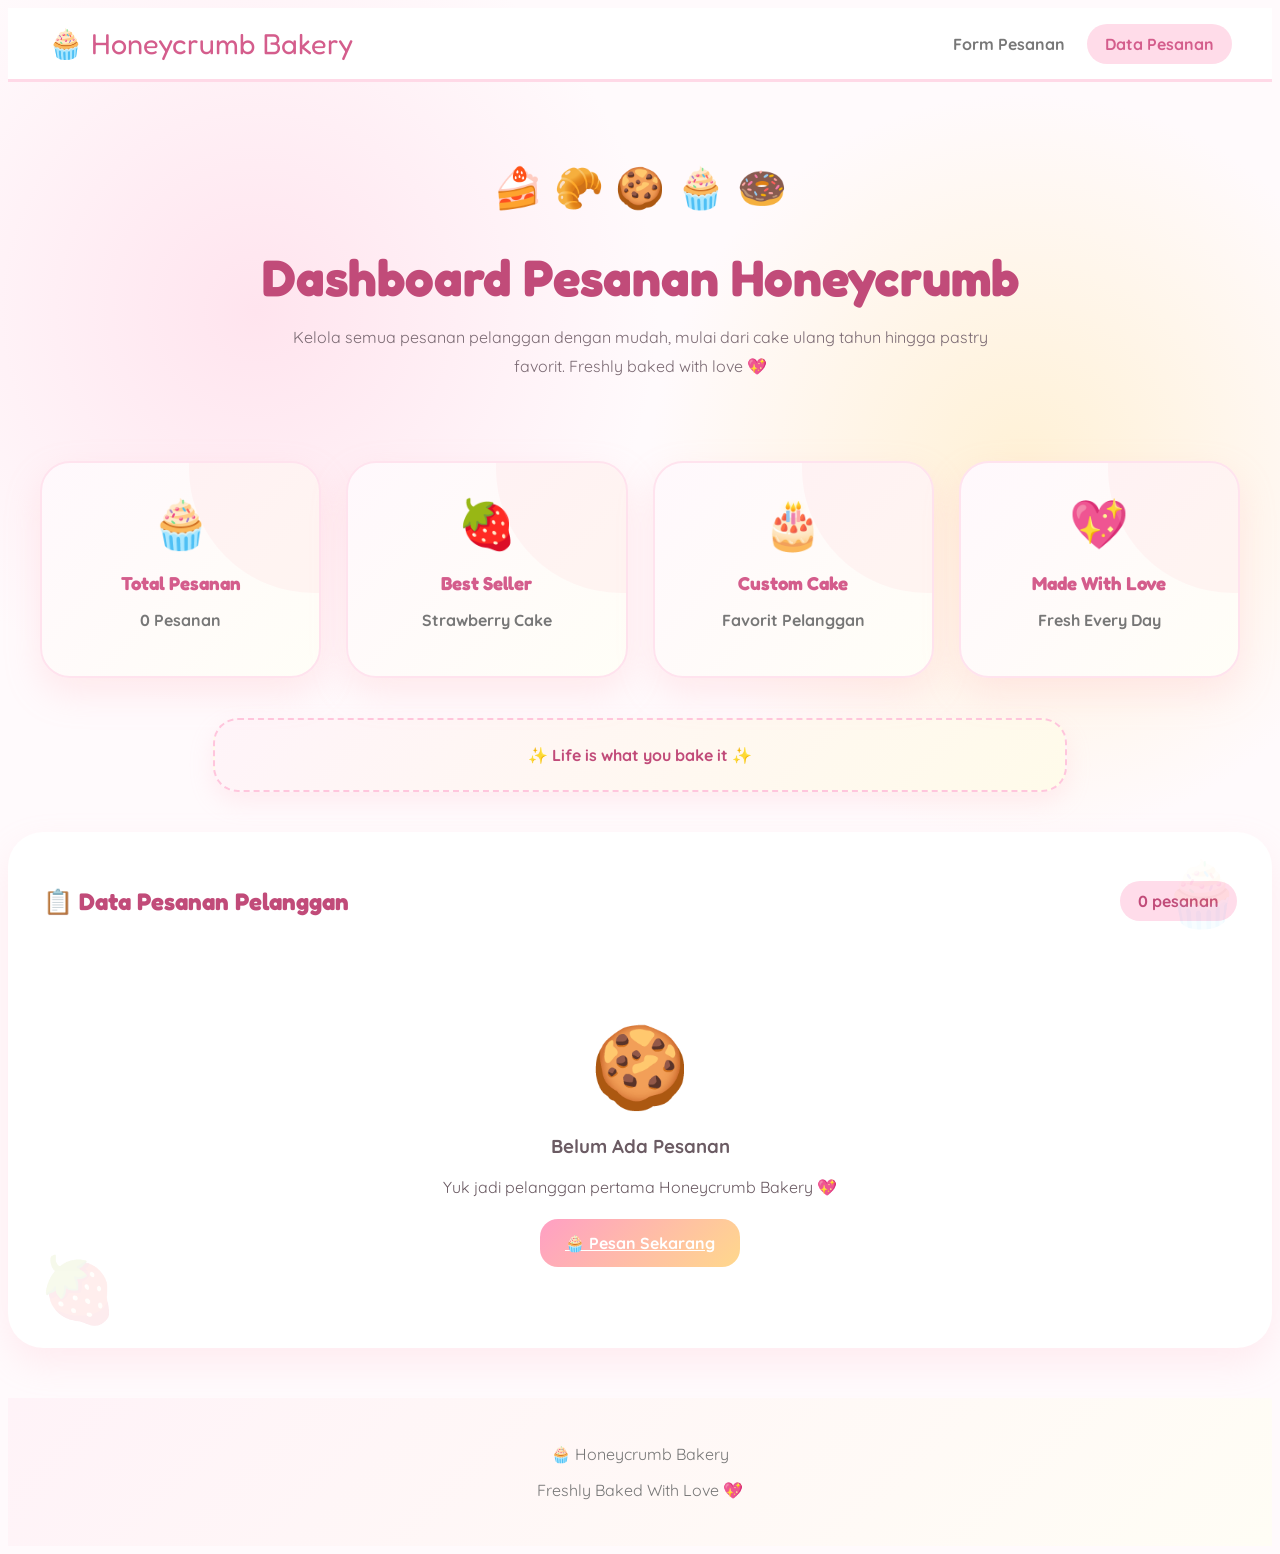
==== data.html @ 7ce3661e "Initial commit: Honeycrumb Bakery order system" ====
<!DOCTYPE html>
<html lang="id">

<head>
  <meta charset="UTF-8">
  <meta name="viewport" content="width=device-width, initial-scale=1.0">
  <title>Honeycrumb Bakery — Data Pesanan</title>

  <link rel="preconnect" href="https://fonts.googleapis.com">
  <link
    href="https://fonts.googleapis.com/css2?family=Fredoka:wght@500;600;700&family=Quicksand:wght@500;600;700&display=swap"
    rel="stylesheet">

  <link rel="stylesheet" href="css/style.css">
</head>

<body>

  <nav class="navbar">
    <div class="brand">
      <span class="brand-icon">🧁</span>
      Honeycrumb Bakery
    </div>

    <div class="nav-links">
      <a href="index.html">Form Pesanan</a>
      <a href="data.html" class="active">Data Pesanan</a>
    </div>
  </nav>

  <header class="hero">

    <div class="garnish">
      🍰 🥐 🍪 🧁 🍩
    </div>

    <h1>Dashboard Pesanan Honeycrumb</h1>

    <p>
      Kelola semua pesanan pelanggan dengan mudah,
      mulai dari cake ulang tahun hingga pastry favorit.
      Freshly baked with love 💖
    </p>

  </header>


  <main>

    <section class="dashboard-cute">

      <div class="cute-box">
        <span>🧁</span>
        <h3>Total Pesanan</h3>
        <p id="totalPesanan">0 Pesanan</p>
      </div>

      <div class="cute-box">
        <span>🍓</span>
        <h3>Best Seller</h3>
        <p>Strawberry Cake</p>
      </div>

      <div class="cute-box">
        <span>🎂</span>
        <h3>Custom Cake</h3>
        <p>Favorit Pelanggan</p>
      </div>

      <div class="cute-box">
        <span>💖</span>
        <h3>Made With Love</h3>
        <p>Fresh Every Day</p>
      </div>

    </section>

    <section class="quote-section">
      <div class="quote-card">
        ✨ Life is what you bake it ✨
      </div>
    </section>

    <section class="card">

      <div class="table-meta">
        <h2 class="card-title">
          📋 Data Pesanan Pelanggan
        </h2>

        <span class="count-pill" id="countPill">
          0 Pesanan
        </span>
      </div>

      <div class="table-wrap" id="tableWrap">

        <table>

          <thead>
            <tr>
              <th>No</th>
              <th>Nama</th>
              <th>No HP</th>
              <th>Jenis Layanan</th>
              <th>Keterangan</th>
              <th>Tanggal</th>
              <th>Aksi</th>
            </tr>
          </thead>

          <tbody id="dataTableBody">

          </tbody>

        </table>

      </div>

      <div class="empty-state" id="emptyState">

        <span class="emoji">🍪</span>

        <h3>Belum Ada Pesanan</h3>

        <p>
          Yuk jadi pelanggan pertama Honeycrumb Bakery 💖
        </p>

        <br>

        <a href="index.html" class="btn btn-primary">
          🧁 Pesan Sekarang
        </a>

      </div>

    </section>

  </main>

  <footer>
    <p>🧁 Honeycrumb Bakery</p>
    <p>Freshly Baked With Love 💖</p>
  </footer>


  <script src="js/script.js"></script>

</body>

</html>
---- css/style.css ----
/* ==========================
   HONEYCRUMB BAKERY
   CUTE PINK BAKERY THEME
========================== */

body{
    font-family:'Quicksand',sans-serif;
    background:#fffafc;
    background-image:
    radial-gradient(circle at 20% 20%, #ffe4ee 0%, transparent 25%),
    radial-gradient(circle at 80% 30%, #fff1d6 0%, transparent 25%);
    color:#6b5b63;
}

/* NAVBAR */

.navbar{
    position:sticky;
    top:0;
    z-index:999;
    background:rgba(255,255,255,.95);
    backdrop-filter:blur(12px);
    padding:18px 40px;
    display:flex;
    justify-content:space-between;
    align-items:center;
    border-bottom:3px solid #ffd9e7;
}

.brand{
    font-family:'Fredoka',sans-serif;
    color:#d45d8c;
    font-size:1.8rem;
}

.nav-links a{
    text-decoration:none;
    color:#777;
    padding:10px 18px;
    border-radius:30px;
    transition:.3s;
    font-weight:700;
}

.nav-links a:hover,
.nav-links a.active{
    background:#ffdce9;
    color:#d45d8c;
}

/* HERO */

.hero{
    text-align:center;
    padding:80px 20px 50px;
}

.garnish{
    font-size:2.5rem;
    margin-bottom:15px;
    animation:floatBakery 3s ease-in-out infinite;
}

.hero h1{
    font-family:'Fredoka',sans-serif;
    color:#c14b79;
    font-size:3.2rem;
    margin-bottom:15px;
}

.hero p{
    max-width:700px;
    margin:auto;
    line-height:1.8;
    color:#7b6a73;
}

/* MENU */

.menu-section{
    padding:50px 20px;
}

.menu-section h2{
    text-align:center;
    color:#c14b79;
    font-family:'Fredoka',sans-serif;
    margin-bottom:30px;
}

.menu-grid{
    max-width:1200px;
    margin:auto;
    display:grid;
    grid-template-columns:repeat(auto-fit,minmax(220px,1fr));
    gap:50px;
}

.menu-card{
    background:white;
    border-radius:30px;
    padding:25px;
    text-align:center;
    box-shadow:0 10px 25px rgba(255,182,193,.25);
    transition:.4s;
}

.menu-card:hover{
    transform:translateY(-8px) rotate(-1deg);
}

.menu-card span{
    font-size:3rem;
    display:block;
    margin-bottom:10px;
}

.menu-card h3{
    color:#c14b79;
    margin-bottom:5px;
}

.menu-card p{
    font-weight:700;
}

/* FORM CARD */

.card{
    max-width:1000px;
    margin:40px auto;
    background:white;
    border-radius:35px;
    padding:35px;
    box-shadow:0 15px 35px rgba(255,182,193,.2);
}

.card-title{
    color:#c14b79;
    font-family:'Fredoka',sans-serif;
}

.card-subtitle{
    color:#888;
    margin-bottom:25px;
}

/* INPUT */

input,
select,
textarea{
    width:100%;
    padding:15px;
    border:2px solid #ffe0ea;
    border-radius:18px;
    font-family:'Quicksand',sans-serif;
    transition:.3s;
}

input:focus,
select:focus,
textarea:focus{
    outline:none;
    border-color:#ff8eb7;
    box-shadow:0 0 15px rgba(255,142,183,.25);
}

textarea{
    min-height:120px;
}

/* BUTTON */

.btn{
    border:none;
    padding:14px 25px;
    border-radius:18px;
    cursor:pointer;
    font-weight:700;
}

.btn-primary{
    background:linear-gradient(
    135deg,
    #ff9fc4,
    #ffd88c);
    color:white;
}

.btn-primary:hover{
    transform:translateY(-3px);
}

.btn-ghost{
    background:#fff1f6;
    color:#c14b79;
}

/* TABLE */

.table-wrap{
    overflow-x:auto;
}

table{
    width:100%;
    border-collapse:separate;
    border-spacing:0 10px;
}

thead{
    background:none;
}

th{
    background:#ffb6cf;
    color:white;
    padding:15px;
}

th:first-child{
    border-radius:15px 0 0 15px;
}

th:last-child{
    border-radius:0 15px 15px 0;
}

td{
    background:#fff8fb;
    padding:15px;
}

td:first-child{
    border-radius:15px 0 0 15px;
}

td:last-child{
    border-radius:0 15px 15px 0;
}

tbody tr:hover td{
    background:#fff1f6;
}

/* COUNT */

.count-pill{
    background:#ffe3ee;
    color:#c14b79;
    padding:8px 16px;
    border-radius:30px;
    font-weight:700;
}

/* EMPTY */

.empty-state{
    text-align:center;
    padding:50px 20px;
}

.empty-state .emoji{
    font-size:4rem;
    display:block;
    margin-bottom:15px;
}

/* FOOTER */

footer{
    margin-top:50px;
    background:#fff0f6;
    text-align:center;
    padding:30px;
    color:#777;
}

/* ======================
   CUTE DASHBOARD DATA
====================== */

.dashboard-cute{
    max-width:1200px;
    margin:30px auto;
    padding:0 20px;

    display:grid;
    grid-template-columns:repeat(auto-fit,minmax(250px,1fr));
    gap:25px;
}

.cute-box{
    background:white;
    padding:30px;
    border-radius:30px;
    text-align:center;

    box-shadow:0 15px 35px rgba(255,182,193,.25);

    transition:all .4s ease;
    cursor:pointer;
    position:relative;
    overflow:hidden;
}

.cute-box::before{
    content:"";
    position:absolute;
    width:250px;
    height:250px;
    background:rgba(255,192,203,.15);
    border-radius:50%;
    top:-120px;
    right:-120px;
}

.cute-box:hover{
    transform:translateY(-10px) scale(1.03);
}

.cute-box span{
    display:block;
    font-size:3rem;
    margin-bottom:15px;

    animation:bounceCute 2s infinite;
}

@keyframes bounceCute{
    0%,100%{
        transform:translateY(0);
    }
    50%{
        transform:translateY(-8px);
    }
}

.cute-box h3{
    color:#d45d8c;
    margin-bottom:8px;
    font-family:'Fredoka',sans-serif;
}

.cute-box p{
    color:#777;
    font-weight:700;
}

/* WELCOME CARD */

.welcome-card{
    max-width:1100px;
    margin:auto;
    padding:35px;

    background:linear-gradient(
        135deg,
        #fff1f6,
        #fff8ec
    );

    border-radius:35px;

    text-align:center;

    box-shadow:0 15px 35px rgba(255,182,193,.2);
}

.welcome-card h2{
    color:#c14b79;
    margin-bottom:10px;
}

.welcome-card p{
    color:#777;
}

/* QUOTE */

.quote-card{
    max-width:800px;
    margin:30px auto;

    background:white;

    padding:25px;

    border-radius:25px;

    text-align:center;

    color:#c14b79;

    font-weight:700;

    box-shadow:0 10px 25px rgba(255,182,193,.2);

    animation:floatQuote 4s ease-in-out infinite;
}

@keyframes floatQuote{
    0%,100%{
        transform:translateY(0);
    }
    50%{
        transform:translateY(-8px);
    }
}

/* TABEL IMUT */

.table-wrap{
    margin-top:25px;
}

table{
    border-collapse:separate;
    border-spacing:0 10px;
}

thead{
    background:none;
}

th{
    background:#ffb6cf;
    color:white;
    padding:16px;
}

th:first-child{
    border-radius:15px 0 0 15px;
}

th:last-child{
    border-radius:0 15px 15px 0;
}

td{
    background:#fff8fb;
    padding:16px;
}

td:first-child{
    border-radius:15px 0 0 15px;
}

td:last-child{
    border-radius:0 15px 15px 0;
}

tbody tr{
    transition:.4s;
}

tbody tr:hover{
    transform:scale(1.01);
}

tbody tr:hover td{
    background:#fff1f6;
}

/* CARD DATA */

.card{
    max-width:1200px;
}

/* COUNT */

.count-pill{
    background:#ffdcea;
    color:#c14b79;
    padding:10px 18px;
    border-radius:30px;
}

/* EMPTY */

.empty-state{
    padding:60px 20px;
}

.empty-state .emoji{
    font-size:5rem;

    animation:bounceCute 2s infinite;
}

/* ==========================
   HONEYCRUMB EXTRA CUTE
========================== */

/* FLOATING ANIMATION */

@keyframes float{
  0%,100%{
    transform:translateY(0);
  }
  50%{
    transform:translateY(-10px);
  }
}

@keyframes fadeUp{
  from{
    opacity:0;
    transform:translateY(30px);
  }
  to{
    opacity:1;
    transform:translateY(0);
  }
}

/* HERO */

.hero{
  animation:fadeUp .8s ease;
}

.garnish{
  animation:float 3s ease-in-out infinite;
}

/* BRAND */

.brand-icon{
  display:inline-block;
  animation:float 2s ease-in-out infinite;
}

/* FORM GRID */

.form-grid{
    display:grid;
    grid-template-columns:1fr 1fr;
    column-gap:40px;
    row-gap:25px;
}

.full{
  grid-column:1/3;
}

.form-actions{
  grid-column:1/3;
  display:flex;
  justify-content:flex-end;
  gap:12px;
}

/* FORM CARD */

.card{
  position:relative;
  overflow:hidden;
}

.card::before{
  content:"🧁";
  position:absolute;
  right:30px;
  top:20px;
  font-size:4rem;
  opacity:.08;
}

.card::after{
  content:"🍓";
  position:absolute;
  left:30px;
  bottom:20px;
  font-size:4rem;
  opacity:.08;
}

/* INPUT */

input,
select,
textarea{
  transition:.35s;
}

input:hover,
select:hover,
textarea:hover{
  border-color:#ff9fc4;
}

input:focus,
select:focus,
textarea:focus{
  transform:translateY(-3px);
  box-shadow:0 10px 25px rgba(255,182,193,.25);
}

/* MENU CARD */

.menu-card{
  animation:fadeUp .8s ease;
}

.menu-card:hover{
  transform:translateY(-10px) scale(1.05);
  box-shadow:0 20px 35px rgba(255,182,193,.35);
}

.menu-card span{
  transition:.3s;
}

.menu-card:hover span{
  transform:rotate(-10deg) scale(1.15);
}

/* DASHBOARD */

.dashboard-cute{
  margin-bottom:40px;
}

.cute-box{
  background:linear-gradient(
    135deg,
    #fff8fc,
    #fffef7
  );

  border:2px solid #ffe3ee;

  transition:.4s;
}

.cute-box:hover{
  transform:translateY(-10px);
  box-shadow:0 20px 35px rgba(255,182,193,.3);
}

.cute-box span{
  animation:float 2s ease-in-out infinite;
}

.cute-box:nth-child(2) span{
  animation-delay:.2s;
}

.cute-box:nth-child(3) span{
  animation-delay:.4s;
}

.cute-box:nth-child(4) span{
  animation-delay:.6s;
}

/* QUOTE */

.quote-card{
  background:linear-gradient(
      135deg,
      #fff4f9,
      #fffbea
  );

  border:2px dashed #ffc6dd;

  animation:float 4s ease-in-out infinite;
}

/* TABLE */

.table-meta{
  display:flex;
  justify-content:space-between;
  align-items:center;
  margin-bottom:20px;
}

tbody tr{
  transition:.3s;
}

tbody tr:hover{
  transform:scale(1.01);
}

tbody tr:hover td{
  background:#fff1f7;
}

/* EMPTY */

.empty-state{
  animation:fadeUp 1s ease;
}

.empty-state .emoji{
  animation:float 2s ease-in-out infinite;
}

/* BUTTON */

.btn-primary{
  transition:.4s;
}

.btn-primary:hover{
  transform:translateY(-4px) scale(1.03);
  box-shadow:0 15px 30px rgba(255,182,193,.35);
}

.btn-ghost:hover{
  transform:translateY(-2px);
}

/* FOOTER */

footer{
  background:linear-gradient(
      135deg,
      #fff3f8,
      #fffdf5
  );
}

/* RESPONSIVE */

@media(max-width:768px){

  .form-grid{
    grid-template-columns:1fr;
  }

  .full{
    grid-column:auto;
  }

  .form-actions{
    grid-column:auto;
    flex-direction:column;
  }

  .table-meta{
    flex-direction:column;
    gap:10px;
  }

}
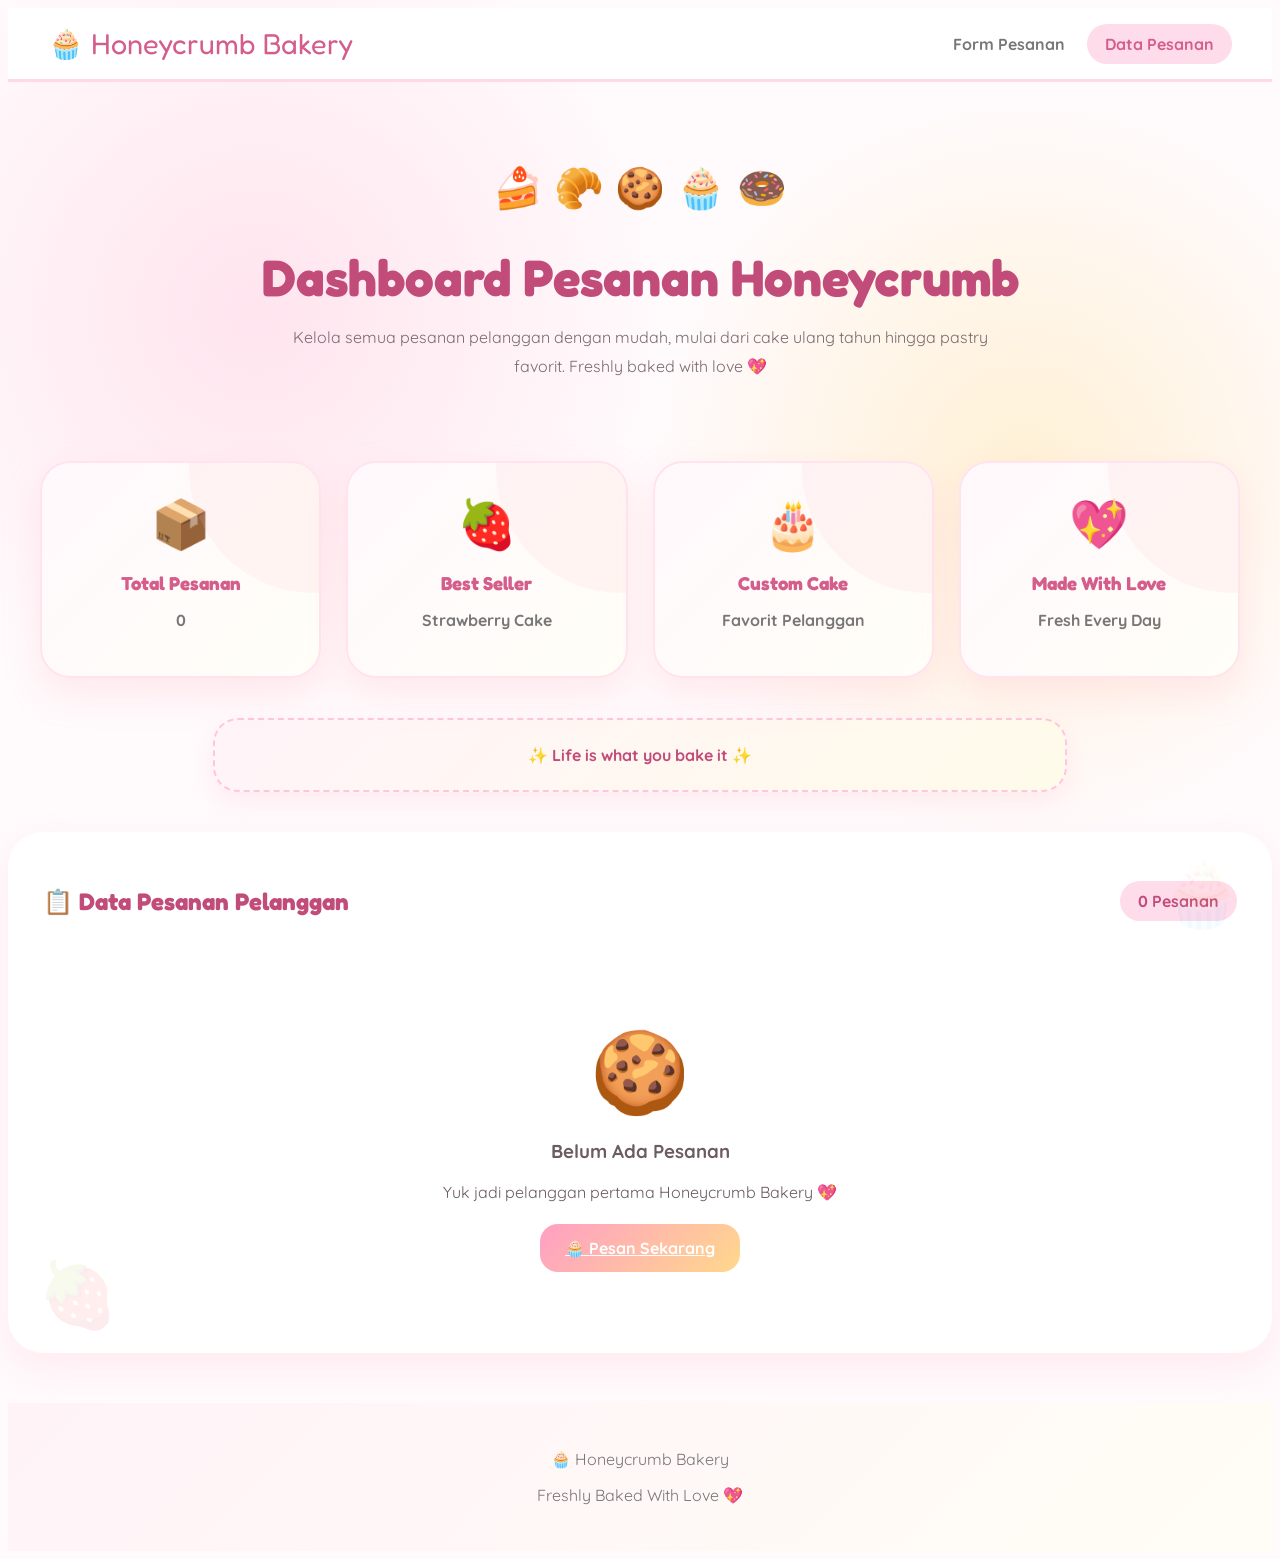
==== commit 4253ba93: "Melakukan penambahan Codingan & Style CSS" ====
--- a/data.html
+++ b/data.html
@@ -16,6 +16,7 @@
 
 <body>
 
+  <!-- NAVBAR -->
   <nav class="navbar">
     <div class="brand">
       <span class="brand-icon">🧁</span>
@@ -28,31 +29,27 @@
     </div>
   </nav>
 
+  <!-- HERO -->
   <header class="hero">
-
     <div class="garnish">
       🍰 🥐 🍪 🧁 🍩
     </div>
-
     <h1>Dashboard Pesanan Honeycrumb</h1>
-
     <p>
       Kelola semua pesanan pelanggan dengan mudah,
       mulai dari cake ulang tahun hingga pastry favorit.
       Freshly baked with love 💖
     </p>
-
   </header>
-
 
   <main>
 
+    <!-- DASHBOARD -->
     <section class="dashboard-cute">
-
       <div class="cute-box">
-        <span>🧁</span>
+        <span>📦</span>
         <h3>Total Pesanan</h3>
-        <p id="totalPesanan">0 Pesanan</p>
+        <p id="totalPesanan">0</p>
       </div>
 
       <div class="cute-box">
@@ -75,54 +72,48 @@
 
     </section>
 
+    <!-- QUOTE -->
     <section class="quote-section">
       <div class="quote-card">
         ✨ Life is what you bake it ✨
       </div>
     </section>
 
+    <!-- TABEL -->
     <section class="card">
-
       <div class="table-meta">
         <h2 class="card-title">
           📋 Data Pesanan Pelanggan
         </h2>
-
         <span class="count-pill" id="countPill">
           0 Pesanan
         </span>
+
       </div>
 
       <div class="table-wrap" id="tableWrap">
-
         <table>
-
           <thead>
             <tr>
               <th>No</th>
               <th>Nama</th>
               <th>No HP</th>
+              <th>Tanggal Ambil</th>
               <th>Jenis Layanan</th>
               <th>Keterangan</th>
-              <th>Tanggal</th>
+              <th>Tanggal Input</th>
               <th>Aksi</th>
             </tr>
           </thead>
-
           <tbody id="dataTableBody">
-
           </tbody>
-
         </table>
-
       </div>
 
+      <!-- EMPTY STATE -->
       <div class="empty-state" id="emptyState">
-
         <span class="emoji">🍪</span>
-
         <h3>Belum Ada Pesanan</h3>
-
         <p>
           Yuk jadi pelanggan pertama Honeycrumb Bakery 💖
         </p>
@@ -139,13 +130,50 @@
 
   </main>
 
+  <!-- FOOTER -->
   <footer>
     <p>🧁 Honeycrumb Bakery</p>
     <p>Freshly Baked With Love 💖</p>
   </footer>
 
+  <!-- JAVASCRIPT -->
+  <script src="js/script.js"></script>
 
-  <script src="js/script.js"></script>
+  <!-- POPUP DELETE CUTE -->
+<div class="delete-modal" id="deleteModal">
+
+    <div class="delete-box">
+
+        <div class="delete-emoji">
+            🧁
+        </div>
+
+        <h3>Hapus Pesanan?</h3>
+
+        <p>
+            Apakah kamu yakin ingin menghapus pesanan ini dari dapur Honeycrumb? 💕
+        </p>
+
+        <div class="delete-actions">
+
+            <button 
+            class="cancel-delete"
+            onclick="closeDeleteModal()">
+                🍪 Batal
+            </button>
+
+
+            <button 
+            class="confirm-delete"
+            onclick="confirmDelete()">
+                🗑️ Hapus
+            </button>
+
+        </div>
+
+    </div>
+
+</div>
 
 </body>
 
--- a/css/style.css
+++ b/css/style.css
@@ -751,3 +751,697 @@
 
 }
 
+.table-meta{
+    display:flex;
+    justify-content:space-between;
+    align-items:center;
+    margin-bottom:25px;
+    gap:15px;
+    flex-wrap:wrap;
+}
+
+.action-btn{
+    border:none;
+    padding:8px 12px;
+    border-radius:12px;
+    cursor:pointer;
+    font-weight:700;
+    margin:2px;
+}
+
+.edit-btn{
+    background:#ffd6e8;
+    color:#c14b79;
+}
+
+.delete-btn{
+    background:#ffe5e5;
+    color:#d9534f;
+}
+
+.edit-btn:hover,
+.delete-btn:hover{
+    transform:translateY(-2px);
+}
+
+#notification{
+    position:fixed;
+    top:20px;
+    right:20px;
+    background:linear-gradient(
+        135deg,
+        #ff9fc4,
+        #ffd88c
+    );
+    color:white;
+    padding:15px 25px;
+    border-radius:20px;
+    font-weight:700;
+    box-shadow:0 10px 25px rgba(255,182,193,.3);
+
+    transform:translateX(400px);
+    transition:.5s;
+
+    z-index:9999;
+}
+
+#notification.show{
+    transform:translateX(0);
+}
+
+.edit-btn,
+.delete-btn{
+    border:none;
+    padding:8px 12px;
+    border-radius:12px;
+    cursor:pointer;
+    font-size:1rem;
+    transition:.3s;
+}
+
+.edit-btn{
+    background:#ffe7f1;
+}
+
+.delete-btn{
+    background:#ffe1e1;
+}
+
+.edit-btn:hover,
+.delete-btn:hover{
+    transform:scale(1.1);
+}
+
+.form-row{
+    display:grid;
+    grid-template-columns:repeat(2,minmax(280px,1fr));
+    gap:50px;
+}
+
+@media(max-width:768px){
+
+  .form-row{
+      grid-template-columns:1fr;
+  }
+
+}
+
+/* ==========================
+   CUTE EDIT DELETE ANIMATION
+   HONEYCRUMB BAKERY STYLE
+========================== */
+
+
+/* BUTTON EDIT DELETE */
+
+.action-btn{
+    position:relative;
+    overflow:hidden;
+    transition:.35s ease;
+}
+
+
+.action-btn::after{
+    content:"";
+    position:absolute;
+    width:0;
+    height:0;
+    background:rgba(255,255,255,.6);
+    border-radius:50%;
+    transform:translate(-50%,-50%);
+    transition:.5s;
+}
+
+
+.action-btn:active::after{
+    width:120px;
+    height:120px;
+}
+
+
+/* EDIT BUTTON */
+
+.edit-btn{
+    background:linear-gradient(
+        135deg,
+        #ffd6e8,
+        #fff0f7
+    );
+
+    color:#c14b79;
+    box-shadow:0 5px 15px rgba(255,182,193,.25);
+}
+
+
+.edit-btn:hover{
+
+    transform:
+    translateY(-5px)
+    rotate(-3deg)
+    scale(1.08);
+
+    box-shadow:
+    0 12px 25px rgba(255,182,193,.4);
+}
+
+
+/* DELETE BUTTON */
+
+.delete-btn{
+
+    background:linear-gradient(
+        135deg,
+        #ffdede,
+        #fff1f1
+    );
+
+    color:#d9534f;
+
+    box-shadow:
+    0 5px 15px rgba(255,150,150,.2);
+}
+
+
+.delete-btn:hover{
+
+    transform:
+    translateY(-5px)
+    rotate(3deg)
+    scale(1.08);
+
+    box-shadow:
+    0 12px 25px rgba(255,150,150,.35);
+}
+
+
+/* SAAT DATA DIHAPUS */
+
+.delete-animation{
+
+    animation:
+    deleteCute .5s ease forwards;
+
+}
+
+
+@keyframes deleteCute{
+
+    0%{
+        opacity:1;
+        transform:scale(1);
+    }
+
+
+    30%{
+        transform:
+        scale(1.1)
+        rotate(5deg);
+    }
+
+
+    100%{
+
+        opacity:0;
+
+        transform:
+        scale(.5)
+        rotate(-10deg);
+
+        height:0;
+        padding:0;
+    }
+
+}
+
+
+
+/* SAAT DATA DIEDIT */
+
+.edit-animation{
+
+    animation:
+    editCute .6s ease;
+
+}
+
+
+@keyframes editCute{
+
+
+    0%{
+        transform:scale(1);
+    }
+
+
+    30%{
+
+        transform:
+        scale(1.08)
+        rotate(-3deg);
+
+        background:#fff0f7;
+    }
+
+
+    60%{
+
+        transform:
+        scale(.95)
+        rotate(3deg);
+
+    }
+
+
+    100%{
+
+        transform:
+        scale(1)
+        rotate(0);
+
+    }
+
+}
+
+
+
+/* POPUP KONFIRMASI HAPUS */
+
+.delete-popup{
+
+    position:fixed;
+
+    top:50%;
+    left:50%;
+
+    transform:
+    translate(-50%,-50%)
+    scale(0);
+
+    background:white;
+
+    width:350px;
+
+    padding:35px;
+
+    border-radius:35px;
+
+    text-align:center;
+
+    z-index:10000;
+
+    box-shadow:
+    0 20px 50px rgba(255,182,193,.35);
+
+    transition:.4s;
+
+}
+
+
+
+.delete-popup.show{
+
+    transform:
+    translate(-50%,-50%)
+    scale(1);
+
+}
+
+
+
+.delete-popup::before{
+
+    content:"🧁";
+
+    display:block;
+
+    font-size:4rem;
+
+    margin-bottom:15px;
+
+}
+
+
+
+.delete-popup h3{
+
+    color:#c14b79;
+
+    font-family:'Fredoka',sans-serif;
+
+}
+
+
+
+.delete-popup p{
+
+    color:#777;
+
+}
+
+
+
+/* BUTTON POPUP */
+
+
+.popup-btn{
+
+    margin:10px;
+
+    padding:12px 25px;
+
+    border:none;
+
+    border-radius:20px;
+
+    cursor:pointer;
+
+    font-weight:700;
+
+}
+
+
+
+.confirm-delete{
+
+    background:
+    linear-gradient(
+    135deg,
+    #ff9fc4,
+    #ffd88c
+    );
+
+    color:white;
+
+}
+
+
+
+.cancel-delete{
+
+    background:#fff1f6;
+
+    color:#c14b79;
+
+}
+
+
+
+.popup-btn:hover{
+
+    transform:
+    translateY(-3px)
+    scale(1.05);
+
+}
+
+
+
+/* NOTIFICATION */
+
+#notification{
+
+    display:flex;
+
+    align-items:center;
+
+    gap:10px;
+
+}
+
+
+
+#notification::before{
+
+    content:"🍪";
+
+    font-size:1.4rem;
+
+}
+
+
+
+/* SUCCESS MESSAGE */
+
+.success-message{
+
+    animation:
+    successPop .5s ease;
+
+}
+
+
+@keyframes successPop{
+
+
+    0%{
+
+        transform:
+        scale(.5);
+
+        opacity:0;
+
+    }
+
+
+    70%{
+
+        transform:
+        scale(1.1);
+
+    }
+
+
+    100%{
+
+        transform:
+        scale(1);
+
+        opacity:1;
+
+    }
+
+}
+
+.cute-notification{
+
+    position:fixed;
+
+    top:25px;
+    right:25px;
+
+    background:
+    linear-gradient(
+        135deg,
+        #ff9fc4,
+        #ffd88c
+    );
+
+    color:white;
+
+    padding:15px 25px;
+
+    border-radius:25px;
+
+    font-weight:700;
+
+    font-family:'Quicksand',sans-serif;
+
+    box-shadow:
+    0 10px 30px rgba(255,182,193,.35);
+
+
+    transform:
+    translateX(400px);
+
+
+    transition:.5s;
+
+    z-index:9999;
+
+}
+
+
+.cute-notification.show{
+
+    transform:
+    translateX(0);
+
+}
+
+/* ==========================
+   DELETE POPUP CUTE
+========================== */
+
+
+.delete-modal{
+
+    position:fixed;
+
+    inset:0;
+
+    background:rgba(255,192,203,.25);
+
+    display:flex;
+
+    justify-content:center;
+
+    align-items:center;
+
+    z-index:99999;
+
+
+    opacity:0;
+
+    pointer-events:none;
+
+    transition:.3s;
+
+}
+
+
+
+.delete-modal.show{
+
+    opacity:1;
+
+    pointer-events:auto;
+
+}
+
+
+
+.delete-box{
+
+
+    width:350px;
+
+    background:white;
+
+    padding:35px;
+
+    border-radius:35px;
+
+    text-align:center;
+
+
+    box-shadow:
+    0 20px 50px rgba(255,182,193,.4);
+
+
+    transform:
+    scale(.7);
+
+
+    transition:.3s;
+
+
+}
+
+
+
+.delete-modal.show .delete-box{
+
+    transform:
+    scale(1);
+
+}
+
+
+
+.delete-emoji{
+
+    font-size:4rem;
+
+    animation:
+    float 2s infinite;
+
+}
+
+
+
+.delete-box h3{
+
+    color:#c14b79;
+
+    font-family:'Fredoka',sans-serif;
+
+    font-size:1.8rem;
+
+}
+
+
+
+.delete-box p{
+
+    color:#777;
+
+    line-height:1.6;
+
+}
+
+
+
+.delete-actions{
+
+    display:flex;
+
+    justify-content:center;
+
+    gap:15px;
+
+    margin-top:25px;
+
+}
+
+
+
+.delete-actions button{
+
+    border:none;
+
+    padding:12px 25px;
+
+    border-radius:20px;
+
+    cursor:pointer;
+
+    font-weight:700;
+
+    transition:.3s;
+
+}
+
+
+
+.confirm-delete{
+
+    background:
+    linear-gradient(
+    135deg,
+    #ff9fc4,
+    #ffb88c
+    );
+
+    color:white;
+
+}
+
+
+
+.cancel-delete{
+
+    background:#fff0f6;
+
+    color:#c14b79;
+
+}
+
+
+
+.delete-actions button:hover{
+
+    transform:
+    translateY(-4px)
+    scale(1.05);
+
+}
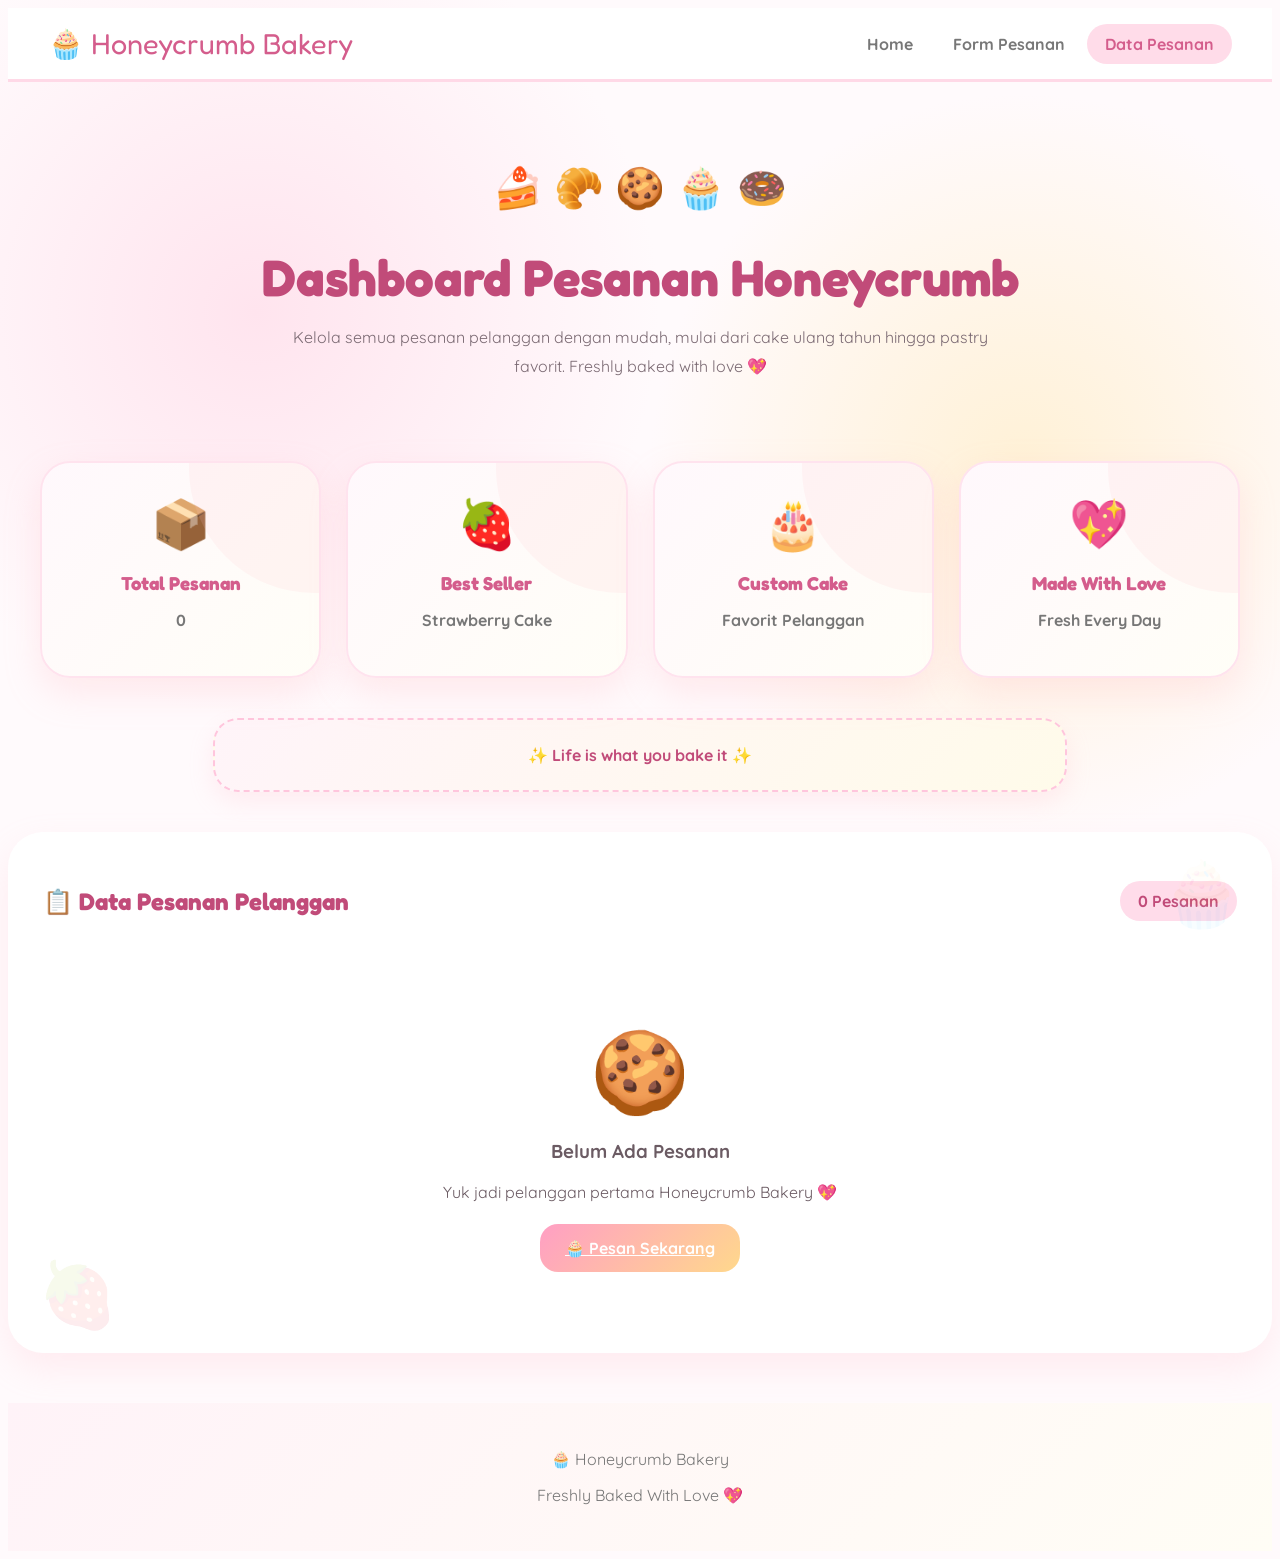
==== commit 2685797d: "Tambah landing page, background animasi cute, dan overlay sukses pesanan - Tambah landing.html sebag" ====
--- a/data.html
+++ b/data.html
@@ -24,6 +24,7 @@
     </div>
 
     <div class="nav-links">
+      <a href="landing.html">Home</a>
       <a href="index.html">Form Pesanan</a>
       <a href="data.html" class="active">Data Pesanan</a>
     </div>
--- a/css/style.css
+++ b/css/style.css
@@ -1444,4 +1444,357 @@
     translateY(-4px)
     scale(1.05);
 
-}+}
+/* ==========================================
+   HONEYCRUMB — FLOATING BACKGROUND DECOR
+   (cupcake, donut, sprinkles, hati, bintang)
+========================================== */
+
+.bg-decor{
+    position:fixed;
+    inset:0;
+    width:100%;
+    height:100%;
+    overflow:hidden;
+    z-index:0;
+    pointer-events:none;
+}
+
+.bg-decor span{
+    position:absolute;
+    top:-10%;
+    opacity:0;
+    user-select:none;
+    will-change:transform;
+    animation-name:bgFall;
+    animation-timing-function:linear;
+    animation-iteration-count:infinite;
+}
+
+@keyframes bgFall{
+    0%{
+        transform:translateY(0) translateX(0) rotate(0deg);
+        opacity:0;
+    }
+    8%{
+        opacity:.55;
+    }
+    50%{
+        transform:translateY(50vh) translateX(20px) rotate(180deg);
+    }
+    92%{
+        opacity:.55;
+    }
+    100%{
+        transform:translateY(105vh) translateX(-15px) rotate(360deg);
+        opacity:0;
+    }
+}
+
+/* sparkle twinkle dipisah biar tidak ikut jatuh terlalu cepat */
+.bg-decor span.sparkle{
+    animation-name:bgFall, twinkle;
+    animation-duration: var(--fall-duration, 18s), 1.6s;
+    animation-timing-function: linear, ease-in-out;
+    animation-iteration-count: infinite, infinite;
+}
+
+@keyframes twinkle{
+    0%,100%{ filter:brightness(1); }
+    50%{ filter:brightness(1.6); }
+}
+
+/* pastikan konten utama selalu di atas background */
+.navbar,
+.hero,
+.menu-section,
+main,
+footer{
+    position:relative;
+    z-index:1;
+}
+
+/* ==========================================
+   LANDING PAGE — HONEYCRUMB BAKERY
+========================================== */
+
+.landing-hero{
+    position:relative;
+    z-index:1;
+    min-height:88vh;
+    display:flex;
+    flex-direction:column;
+    align-items:center;
+    justify-content:center;
+    text-align:center;
+    padding:60px 20px;
+    overflow:hidden;
+}
+
+.landing-badge{
+    background:#fff0f6;
+    border:2px dashed #ffc6dd;
+    color:#c14b79;
+    padding:8px 20px;
+    border-radius:30px;
+    font-weight:700;
+    font-size:.95rem;
+    margin-bottom:20px;
+    animation:fadeUp .8s ease;
+}
+
+.landing-hero h1{
+    font-family:'Fredoka',sans-serif;
+    color:#c14b79;
+    font-size:3.6rem;
+    line-height:1.15;
+    margin-bottom:18px;
+    animation:fadeUp .9s ease;
+}
+
+.landing-hero h1 .accent{
+    display:inline-block;
+    background:linear-gradient(135deg,#ff9fc4,#ffd88c);
+    -webkit-background-clip:text;
+    background-clip:text;
+    color:transparent;
+}
+
+.landing-hero p.landing-sub{
+    max-width:600px;
+    color:#7b6a73;
+    line-height:1.8;
+    margin-bottom:35px;
+    font-size:1.1rem;
+    animation:fadeUp 1s ease;
+}
+
+.landing-cta{
+    display:flex;
+    gap:18px;
+    flex-wrap:wrap;
+    justify-content:center;
+    animation:fadeUp 1.1s ease;
+}
+
+.landing-cake{
+    margin-top:50px;
+    font-size:5rem;
+    display:flex;
+    gap:25px;
+    animation:fadeUp 1.2s ease;
+}
+
+.landing-cake span{
+    display:inline-block;
+    animation:float 3s ease-in-out infinite;
+}
+
+.landing-cake span:nth-child(2){ animation-delay:.3s; }
+.landing-cake span:nth-child(3){ animation-delay:.6s; }
+.landing-cake span:nth-child(4){ animation-delay:.9s; }
+.landing-cake span:nth-child(5){ animation-delay:1.2s; }
+
+/* FEATURE STRIP */
+
+.feature-strip{
+    position:relative;
+    z-index:1;
+    max-width:1100px;
+    margin:0 auto 60px;
+    padding:0 20px;
+    display:grid;
+    grid-template-columns:repeat(auto-fit,minmax(220px,1fr));
+    gap:25px;
+}
+
+.feature-pill{
+    background:white;
+    border-radius:25px;
+    padding:28px 20px;
+    text-align:center;
+    box-shadow:0 12px 28px rgba(255,182,193,.22);
+    transition:.35s;
+}
+
+.feature-pill:hover{
+    transform:translateY(-8px) rotate(-1deg);
+    box-shadow:0 18px 32px rgba(255,182,193,.32);
+}
+
+.feature-pill .ico{
+    font-size:2.4rem;
+    display:block;
+    margin-bottom:10px;
+    animation:float 2.4s ease-in-out infinite;
+}
+
+.feature-pill h4{
+    color:#d45d8c;
+    font-family:'Fredoka',sans-serif;
+    margin-bottom:6px;
+}
+
+.feature-pill p{
+    color:#888;
+    font-size:.92rem;
+    line-height:1.5;
+}
+
+/* TESTIMONI MARQUEE */
+
+.testimoni-wrap{
+    position:relative;
+    z-index:1;
+    overflow:hidden;
+    padding:30px 0 70px;
+}
+
+.testimoni-track{
+    display:flex;
+    gap:25px;
+    width:max-content;
+    animation:scrollLeft 28s linear infinite;
+}
+
+.testimoni-track:hover{
+    animation-play-state:paused;
+}
+
+@keyframes scrollLeft{
+    from{ transform:translateX(0); }
+    to{ transform:translateX(-50%); }
+}
+
+.testi-card{
+    background:white;
+    border-radius:22px;
+    padding:22px 26px;
+    width:280px;
+    flex-shrink:0;
+    box-shadow:0 10px 22px rgba(255,182,193,.2);
+}
+
+.testi-card p.testi-text{
+    color:#6b5b63;
+    font-size:.92rem;
+    line-height:1.6;
+    margin-bottom:12px;
+}
+
+.testi-card .testi-name{
+    color:#c14b79;
+    font-weight:700;
+    font-size:.9rem;
+}
+
+.testi-card .stars{
+    color:#ffb84d;
+    margin-bottom:6px;
+    letter-spacing:2px;
+}
+
+/* CTA BAND */
+
+.cta-band{
+    position:relative;
+    z-index:1;
+    max-width:1000px;
+    margin:0 auto 70px;
+    background:linear-gradient(135deg,#ff9fc4,#ffd88c);
+    border-radius:35px;
+    padding:50px 35px;
+    text-align:center;
+    color:white;
+    box-shadow:0 20px 40px rgba(255,159,196,.35);
+}
+
+.cta-band h2{
+    font-family:'Fredoka',sans-serif;
+    font-size:2rem;
+    margin-bottom:12px;
+}
+
+.cta-band p{
+    opacity:.95;
+    margin-bottom:25px;
+}
+
+.btn-white{
+    background:white;
+    color:#d45d8c;
+    border:none;
+    padding:14px 30px;
+    border-radius:18px;
+    font-weight:700;
+    cursor:pointer;
+    transition:.3s;
+}
+
+.btn-white:hover{
+    transform:translateY(-4px) scale(1.03);
+    box-shadow:0 12px 25px rgba(0,0,0,.15);
+}
+
+@media(max-width:768px){
+    .landing-hero h1{ font-size:2.4rem; }
+    .landing-cake{ font-size:3.2rem; gap:14px; }
+}
+
+/* ==========================================
+   SUCCESS OVERLAY — SAAT PESANAN TERKIRIM
+========================================== */
+
+.success-overlay{
+    position:fixed;
+    inset:0;
+    background:rgba(255,228,238,.85);
+    backdrop-filter:blur(6px);
+    display:flex;
+    justify-content:center;
+    align-items:center;
+    z-index:99999;
+    opacity:0;
+    pointer-events:none;
+    transition:.35s;
+}
+
+.success-overlay.show{
+    opacity:1;
+    pointer-events:auto;
+}
+
+.success-box{
+    background:white;
+    width:340px;
+    padding:40px 30px;
+    border-radius:35px;
+    text-align:center;
+    box-shadow:0 25px 55px rgba(255,182,193,.45);
+    transform:scale(.6);
+    transition:.4s;
+}
+
+.success-overlay.show .success-box{
+    transform:scale(1);
+    animation:successPop .5s ease;
+}
+
+.success-emoji{
+    font-size:2.6rem;
+    margin-bottom:12px;
+    animation:float 1.4s ease-in-out infinite;
+}
+
+.success-box h3{
+    color:#c14b79;
+    font-family:'Fredoka',sans-serif;
+    font-size:1.5rem;
+    margin-bottom:10px;
+}
+
+.success-box p{
+    color:#777;
+    line-height:1.6;
+    font-size:.95rem;
+}
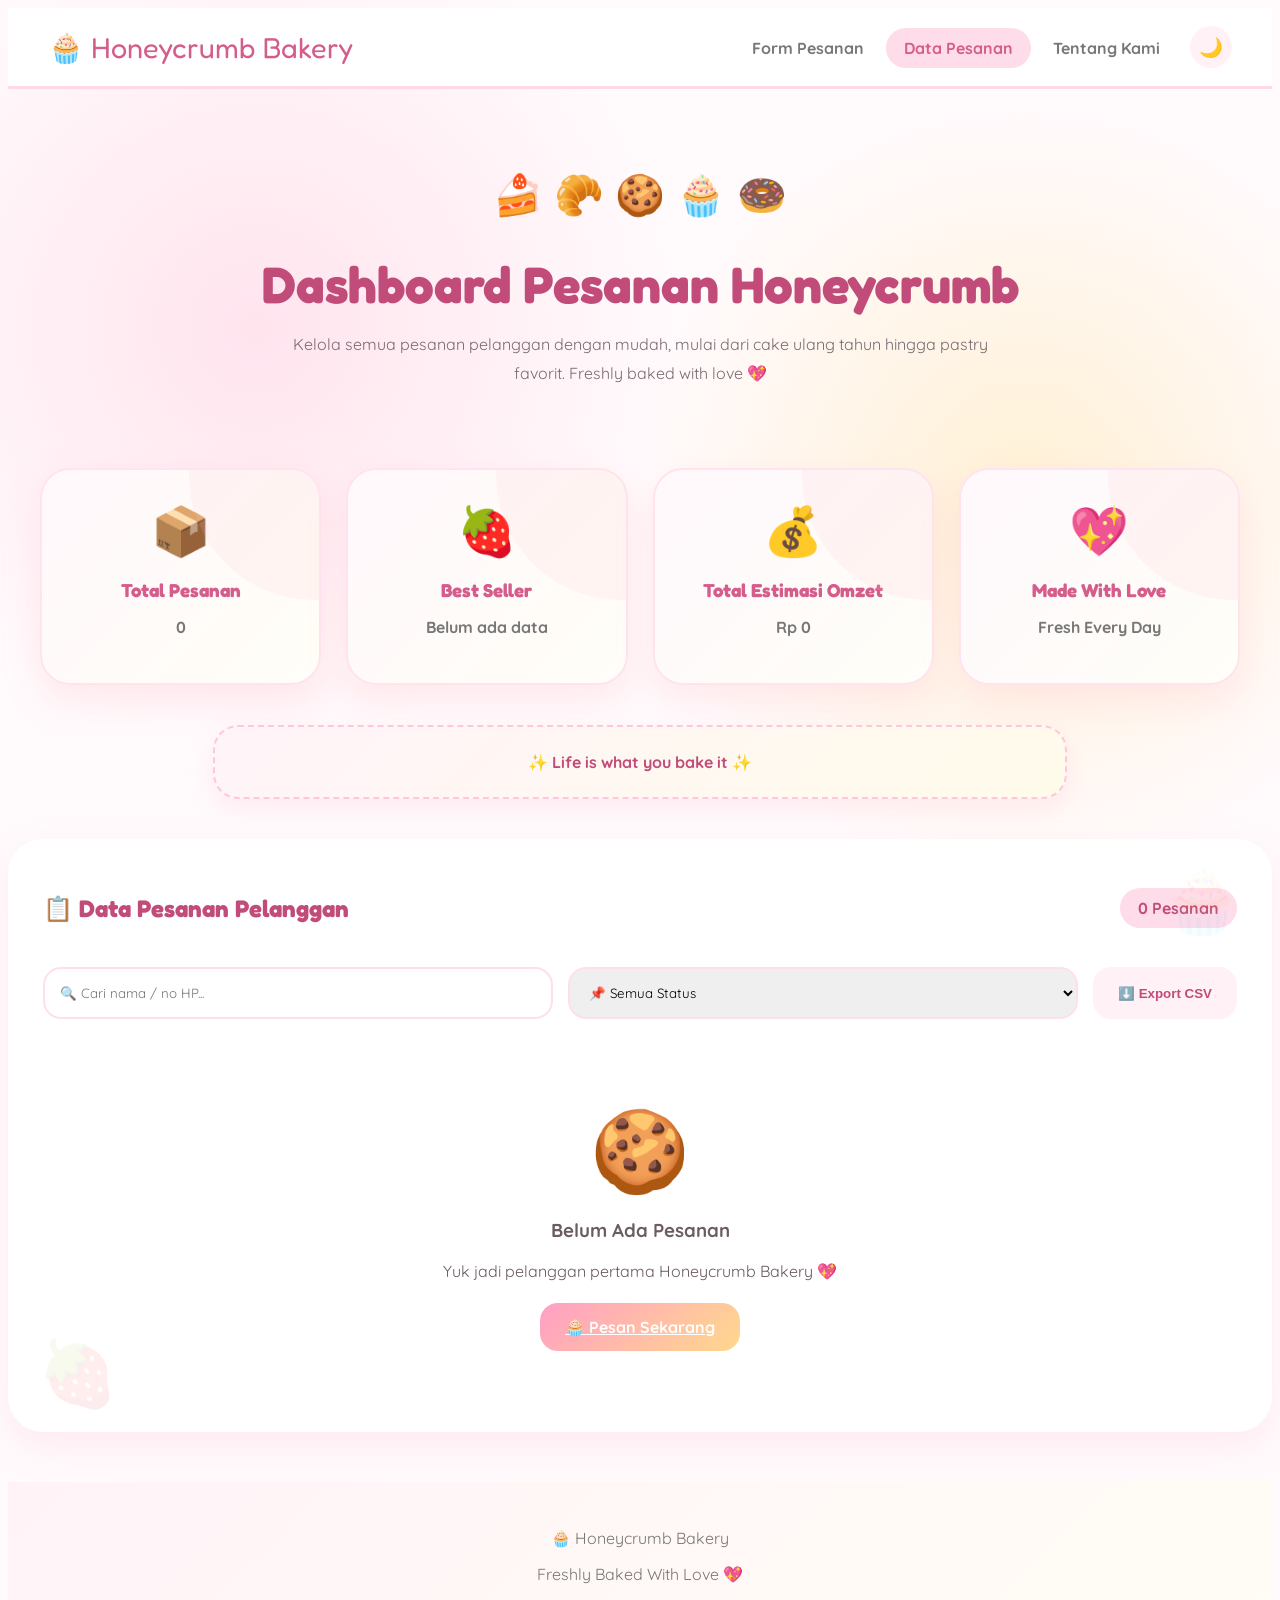
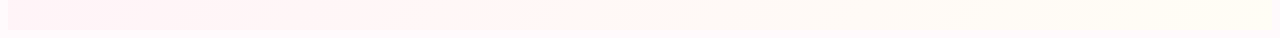
==== commit d92bff56: "Membuat tampilan mobile dan menambah beberapa fitur" ====
--- a/data.html
+++ b/data.html
@@ -15,6 +15,18 @@
 </head>
 
 <body>
+
+  <div id="preloader">
+    <div class="preloader-donut">🍩</div>
+    <div class="preloader-text">Memanggang halaman...</div>
+  </div>
+
+  <button id="scrollTopBtn" title="Kembali ke atas">⬆️</button>
+
+  <div class="bg-bubbles" aria-hidden="true">
+    <span>🍓</span><span>🧁</span><span>🍩</span><span>🍰</span><span>🥐</span>
+    <span>🍪</span><span>🎂</span><span>🍮</span><span>🥨</span><span>🍬</span>
+  </div>
 
   <!-- NAVBAR -->
   <nav class="navbar">
@@ -23,10 +35,15 @@
       Honeycrumb Bakery
     </div>
 
-    <div class="nav-links">
-      <a href="landing.html">Home</a>
+    <button class="hamburger" id="hamburgerBtn" aria-label="Menu">
+      <span></span><span></span><span></span>
+    </button>
+
+    <div class="nav-links" id="navLinks">
       <a href="index.html">Form Pesanan</a>
       <a href="data.html" class="active">Data Pesanan</a>
+      <a href="tentang.html">Tentang Kami</a>
+      <button class="theme-toggle" id="themeToggle" title="Mode Gelap/Terang">🌙</button>
     </div>
   </nav>
 
@@ -56,13 +73,13 @@
       <div class="cute-box">
         <span>🍓</span>
         <h3>Best Seller</h3>
-        <p>Strawberry Cake</p>
-      </div>
-
-      <div class="cute-box">
-        <span>🎂</span>
-        <h3>Custom Cake</h3>
-        <p>Favorit Pelanggan</p>
+        <p id="bestSeller">Belum ada data</p>
+      </div>
+
+      <div class="cute-box">
+        <span>💰</span>
+        <h3>Total Estimasi Omzet</h3>
+        <p id="totalOmzet">Rp 0</p>
       </div>
 
       <div class="cute-box">
@@ -89,7 +106,17 @@
         <span class="count-pill" id="countPill">
           0 Pesanan
         </span>
-
+      </div>
+
+      <div class="toolbar">
+        <input type="text" id="searchInput" placeholder="🔍 Cari nama / no HP...">
+        <select id="filterStatus">
+          <option value="">📌 Semua Status</option>
+          <option value="Pending">⏳ Pending</option>
+          <option value="Diproses">🍳 Diproses</option>
+          <option value="Selesai">✅ Selesai</option>
+        </select>
+        <button type="button" class="btn btn-ghost" id="exportBtn">⬇️ Export CSV</button>
       </div>
 
       <div class="table-wrap" id="tableWrap">
@@ -102,13 +129,21 @@
               <th>Tanggal Ambil</th>
               <th>Jenis Layanan</th>
               <th>Keterangan</th>
-              <th>Tanggal Input</th>
+              <th>Total</th>
+              <th>Status</th>
               <th>Aksi</th>
             </tr>
           </thead>
           <tbody id="dataTableBody">
           </tbody>
         </table>
+      </div>
+
+      <!-- HASIL PENCARIAN KOSONG -->
+      <div class="empty-state" id="noResultState" hidden>
+        <span class="emoji">🔍</span>
+        <h3>Tidak Ditemukan</h3>
+        <p>Coba kata kunci atau filter lain ya 💕</p>
       </div>
 
       <!-- EMPTY STATE -->
--- a/css/style.css
+++ b/css/style.css
@@ -1445,356 +1445,836 @@
     scale(1.05);
 
 }
-/* ==========================================
-   HONEYCRUMB — FLOATING BACKGROUND DECOR
-   (cupcake, donut, sprinkles, hati, bintang)
-========================================== */
-
-.bg-decor{
-    position:fixed;
-    inset:0;
+/* ==========================
+   DARK MODE
+========================== */
+
+:root{
+  --bg-body:#fffafc;
+  --text-main:#6b5b63;
+  --card-bg:#ffffff;
+  --input-bg:#ffffff;
+  --input-border:#ffe0ea;
+  --table-row:#fff8fb;
+}
+
+body[data-theme="dark"]{
+  --bg-body:#221b22;
+  --text-main:#f1e3e8;
+  --card-bg:#2e242c;
+  --input-bg:#382b34;
+  --input-border:#54394a;
+  --table-row:#382b34;
+
+  background:var(--bg-body);
+  background-image:
+    radial-gradient(circle at 20% 20%, #3a2530 0%, transparent 25%),
+    radial-gradient(circle at 80% 30%, #2e2a1e 0%, transparent 25%);
+  color:var(--text-main);
+}
+
+body[data-theme="dark"] .navbar{
+  background:rgba(34,27,34,.95);
+  border-bottom:3px solid #54394a;
+}
+
+body[data-theme="dark"] .card,
+body[data-theme="dark"] .cute-box,
+body[data-theme="dark"] .menu-card,
+body[data-theme="dark"] .quote-card,
+body[data-theme="dark"] .delete-box,
+body[data-theme="dark"] .order-summary{
+  background:var(--card-bg);
+  color:var(--text-main);
+}
+
+body[data-theme="dark"] input,
+body[data-theme="dark"] select,
+body[data-theme="dark"] textarea{
+  background:var(--input-bg);
+  border-color:var(--input-border);
+  color:var(--text-main);
+}
+
+body[data-theme="dark"] td{
+  background:var(--table-row);
+  color:var(--text-main);
+}
+
+body[data-theme="dark"] footer{
+  background:#2e242c;
+  color:#cbb9c3;
+}
+
+.theme-toggle{
+  border:none;
+  background:#fff1f6;
+  width:42px;
+  height:42px;
+  border-radius:50%;
+  cursor:pointer;
+  font-size:1.2rem;
+  margin-left:8px;
+  transition:.3s;
+}
+
+.theme-toggle:hover{
+  transform:rotate(20deg) scale(1.1);
+}
+
+/* ==========================
+   HAMBURGER (MOBILE NAV)
+========================== */
+
+.hamburger{
+  display:none;
+  flex-direction:column;
+  justify-content:center;
+  gap:5px;
+  width:38px;
+  height:38px;
+  border:none;
+  background:none;
+  cursor:pointer;
+}
+
+.hamburger span{
+  width:100%;
+  height:3px;
+  background:#d45d8c;
+  border-radius:5px;
+  transition:.3s;
+}
+
+.hamburger.open span:nth-child(1){
+  transform:translateY(8px) rotate(45deg);
+}
+
+.hamburger.open span:nth-child(2){
+  opacity:0;
+}
+
+.hamburger.open span:nth-child(3){
+  transform:translateY(-8px) rotate(-45deg);
+}
+
+/* ==========================
+   MENU SELECTION (FORM)
+========================== */
+
+.menu-hint{
+  text-align:center;
+  color:#a8788f;
+  margin-bottom:25px;
+  font-weight:600;
+}
+
+.menu-card{
+  cursor:pointer;
+  position:relative;
+  border:2px solid transparent;
+  user-select:none;
+}
+
+.menu-card.selected{
+  border-color:#ff8eb7;
+  background:#fff3f8;
+  box-shadow:0 15px 30px rgba(255,142,183,.3);
+}
+
+.qty-badge{
+  position:absolute;
+  top:-10px;
+  right:-10px;
+  background:linear-gradient(135deg,#ff9fc4,#ffd88c);
+  color:white;
+  border-radius:50%;
+  width:32px;
+  height:32px;
+  display:flex;
+  align-items:center;
+  justify-content:center;
+  font-weight:700;
+  box-shadow:0 5px 15px rgba(255,142,183,.4);
+}
+
+.order-summary{
+  max-width:1200px;
+  margin:30px auto 0;
+  background:white;
+  border-radius:30px;
+  padding:25px 30px;
+  box-shadow:0 15px 35px rgba(255,182,193,.25);
+  animation:fadeUp .5s ease;
+}
+
+.order-summary h3{
+  color:#c14b79;
+  font-family:'Fredoka',sans-serif;
+  margin-bottom:12px;
+}
+
+.order-summary ul{
+  list-style:none;
+  padding:0;
+  margin:0 0 15px;
+}
+
+.order-summary li{
+  display:flex;
+  justify-content:space-between;
+  padding:8px 0;
+  border-bottom:1px dashed #ffe0ea;
+}
+
+.summary-total{
+  display:flex;
+  justify-content:space-between;
+  font-size:1.1rem;
+  color:#c14b79;
+  font-weight:700;
+  margin-bottom:15px;
+}
+
+/* ==========================
+   TOOLBAR (DATA PAGE)
+========================== */
+
+.toolbar{
+  display:flex;
+  gap:15px;
+  margin-bottom:20px;
+  flex-wrap:wrap;
+}
+
+.toolbar input,
+.toolbar select{
+  flex:1;
+  min-width:180px;
+}
+
+.toolbar .btn{
+  white-space:nowrap;
+}
+
+/* ==========================
+   STATUS BADGE
+========================== */
+
+.status-badge{
+  padding:6px 14px;
+  border-radius:20px;
+  font-weight:700;
+  font-size:.85rem;
+  border:none;
+  cursor:pointer;
+}
+
+.status-Pending{
+  background:#ffe9c2;
+  color:#a86c00;
+}
+
+.status-Diproses{
+  background:#cfe8ff;
+  color:#1d6fa5;
+}
+
+.status-Selesai{
+  background:#d4f4dd;
+  color:#2e8b57;
+}
+
+.whatsapp-btn{
+  background:#d9fdd3;
+  color:#1f7a3d;
+}
+
+/* ==========================
+   MOBILE RESPONSIVE - GLOBAL
+========================== */
+
+@media(max-width:768px){
+
+  .navbar{
+    padding:14px 20px;
+  }
+
+  .hamburger{
+    display:flex;
+  }
+
+  .nav-links{
+    position:absolute;
+    top:100%;
+    left:0;
+    right:0;
+    background:rgba(255,255,255,.98);
+    flex-direction:column;
+    align-items:stretch;
+    gap:5px;
+    padding:15px 20px;
+    border-bottom:3px solid #ffd9e7;
+    max-height:0;
+    overflow:hidden;
+    transition:.35s ease;
+  }
+
+  body[data-theme="dark"] .nav-links{
+    background:rgba(34,27,34,.98);
+    border-bottom:3px solid #54394a;
+  }
+
+  .nav-links.open{
+    max-height:300px;
+    padding:15px 20px 20px;
+  }
+
+  .nav-links a{
+    text-align:center;
+  }
+
+  .theme-toggle{
+    align-self:center;
+    margin-left:0;
+    margin-top:8px;
+  }
+
+  .hero{
+    padding:50px 16px 35px;
+  }
+
+  .hero h1{
+    font-size:2.1rem;
+  }
+
+  .menu-grid{
+    gap:25px;
+  }
+
+  .card{
+    padding:22px;
+    border-radius:25px;
+    margin:25px auto;
+  }
+
+  .toolbar{
+    flex-direction:column;
+  }
+
+  .toolbar input,
+  .toolbar select,
+  .toolbar .btn{
     width:100%;
-    height:100%;
-    overflow:hidden;
-    z-index:0;
-    pointer-events:none;
-}
-
-.bg-decor span{
-    position:absolute;
-    top:-10%;
+  }
+
+  /* TABLE -> CARD LIST */
+
+  .table-wrap table,
+  .table-wrap thead,
+  .table-wrap tbody,
+  .table-wrap th,
+  .table-wrap td,
+  .table-wrap tr{
+    display:block;
+  }
+
+  .table-wrap thead{
+    display:none;
+  }
+
+  .table-wrap tr{
+    background:var(--card-bg,white);
+    border-radius:20px;
+    margin-bottom:18px;
+    padding:15px;
+    box-shadow:0 10px 20px rgba(255,182,193,.2);
+  }
+
+  .table-wrap td{
+    display:flex;
+    justify-content:space-between;
+    align-items:center;
+    text-align:right;
+    padding:10px 5px;
+    border-bottom:1px dashed #ffe0ea;
+    background:transparent !important;
+    border-radius:0 !important;
+    gap:10px;
+  }
+
+  .table-wrap td:last-child{
+    border-bottom:none;
+    justify-content:center;
+    flex-wrap:wrap;
+    gap:8px;
+  }
+
+  .table-wrap td::before{
+    content:attr(data-label);
+    font-weight:700;
+    color:#c14b79;
+    text-align:left;
+  }
+
+  .dashboard-cute{
+    gap:15px;
+  }
+
+  .cute-box{
+    padding:22px;
+  }
+}
+
+/* ==========================
+   BACKGROUND BUBBLES (DEKORASI)
+========================== */
+
+.bg-bubbles{
+  position:fixed;
+  inset:0;
+  overflow:hidden;
+  z-index:-1;
+  pointer-events:none;
+}
+
+.bg-bubbles span{
+  position:absolute;
+  font-size:2.4rem;
+  opacity:.12;
+  animation:bubbleRise 18s linear infinite;
+  bottom:-10%;
+}
+
+body[data-theme="dark"] .bg-bubbles span{
+  opacity:.08;
+}
+
+.bg-bubbles span:nth-child(1){ left:4%;  animation-duration:16s; animation-delay:0s; }
+.bg-bubbles span:nth-child(2){ left:14%; animation-duration:22s; animation-delay:2s; font-size:1.8rem; }
+.bg-bubbles span:nth-child(3){ left:24%; animation-duration:19s; animation-delay:4s; }
+.bg-bubbles span:nth-child(4){ left:38%; animation-duration:25s; animation-delay:1s; font-size:3rem; }
+.bg-bubbles span:nth-child(5){ left:50%; animation-duration:17s; animation-delay:6s; }
+.bg-bubbles span:nth-child(6){ left:62%; animation-duration:23s; animation-delay:3s; font-size:2rem; }
+.bg-bubbles span:nth-child(7){ left:72%; animation-duration:20s; animation-delay:5s; }
+.bg-bubbles span:nth-child(8){ left:82%; animation-duration:18s; animation-delay:7s; font-size:2.6rem; }
+.bg-bubbles span:nth-child(9){ left:90%; animation-duration:26s; animation-delay:2.5s; }
+.bg-bubbles span:nth-child(10){ left:96%; animation-duration:21s; animation-delay:4.5s; font-size:1.6rem; }
+
+@keyframes bubbleRise{
+  0%{
+    transform:translateY(0) rotate(0deg);
     opacity:0;
-    user-select:none;
-    will-change:transform;
-    animation-name:bgFall;
-    animation-timing-function:linear;
-    animation-iteration-count:infinite;
-}
-
-@keyframes bgFall{
-    0%{
-        transform:translateY(0) translateX(0) rotate(0deg);
-        opacity:0;
-    }
-    8%{
-        opacity:.55;
-    }
-    50%{
-        transform:translateY(50vh) translateX(20px) rotate(180deg);
-    }
-    92%{
-        opacity:.55;
-    }
-    100%{
-        transform:translateY(105vh) translateX(-15px) rotate(360deg);
-        opacity:0;
-    }
-}
-
-/* sparkle twinkle dipisah biar tidak ikut jatuh terlalu cepat */
-.bg-decor span.sparkle{
-    animation-name:bgFall, twinkle;
-    animation-duration: var(--fall-duration, 18s), 1.6s;
-    animation-timing-function: linear, ease-in-out;
-    animation-iteration-count: infinite, infinite;
-}
-
-@keyframes twinkle{
-    0%,100%{ filter:brightness(1); }
-    50%{ filter:brightness(1.6); }
-}
-
-/* pastikan konten utama selalu di atas background */
-.navbar,
-.hero,
-.menu-section,
-main,
-footer{
-    position:relative;
-    z-index:1;
-}
-
-/* ==========================================
-   LANDING PAGE — HONEYCRUMB BAKERY
-========================================== */
-
-.landing-hero{
-    position:relative;
-    z-index:1;
-    min-height:88vh;
-    display:flex;
-    flex-direction:column;
-    align-items:center;
-    justify-content:center;
-    text-align:center;
-    padding:60px 20px;
-    overflow:hidden;
-}
-
-.landing-badge{
-    background:#fff0f6;
-    border:2px dashed #ffc6dd;
-    color:#c14b79;
-    padding:8px 20px;
-    border-radius:30px;
-    font-weight:700;
-    font-size:.95rem;
-    margin-bottom:20px;
-    animation:fadeUp .8s ease;
-}
-
-.landing-hero h1{
-    font-family:'Fredoka',sans-serif;
-    color:#c14b79;
-    font-size:3.6rem;
-    line-height:1.15;
-    margin-bottom:18px;
-    animation:fadeUp .9s ease;
-}
-
-.landing-hero h1 .accent{
-    display:inline-block;
-    background:linear-gradient(135deg,#ff9fc4,#ffd88c);
-    -webkit-background-clip:text;
-    background-clip:text;
-    color:transparent;
-}
-
-.landing-hero p.landing-sub{
-    max-width:600px;
-    color:#7b6a73;
-    line-height:1.8;
-    margin-bottom:35px;
-    font-size:1.1rem;
-    animation:fadeUp 1s ease;
-}
-
-.landing-cta{
-    display:flex;
-    gap:18px;
-    flex-wrap:wrap;
-    justify-content:center;
-    animation:fadeUp 1.1s ease;
-}
-
-.landing-cake{
-    margin-top:50px;
-    font-size:5rem;
-    display:flex;
-    gap:25px;
-    animation:fadeUp 1.2s ease;
-}
-
-.landing-cake span{
-    display:inline-block;
-    animation:float 3s ease-in-out infinite;
-}
-
-.landing-cake span:nth-child(2){ animation-delay:.3s; }
-.landing-cake span:nth-child(3){ animation-delay:.6s; }
-.landing-cake span:nth-child(4){ animation-delay:.9s; }
-.landing-cake span:nth-child(5){ animation-delay:1.2s; }
-
-/* FEATURE STRIP */
-
-.feature-strip{
-    position:relative;
-    z-index:1;
-    max-width:1100px;
-    margin:0 auto 60px;
-    padding:0 20px;
-    display:grid;
-    grid-template-columns:repeat(auto-fit,minmax(220px,1fr));
-    gap:25px;
-}
-
-.feature-pill{
-    background:white;
-    border-radius:25px;
-    padding:28px 20px;
-    text-align:center;
-    box-shadow:0 12px 28px rgba(255,182,193,.22);
-    transition:.35s;
-}
-
-.feature-pill:hover{
-    transform:translateY(-8px) rotate(-1deg);
-    box-shadow:0 18px 32px rgba(255,182,193,.32);
-}
-
-.feature-pill .ico{
-    font-size:2.4rem;
-    display:block;
-    margin-bottom:10px;
-    animation:float 2.4s ease-in-out infinite;
-}
-
-.feature-pill h4{
-    color:#d45d8c;
-    font-family:'Fredoka',sans-serif;
-    margin-bottom:6px;
-}
-
-.feature-pill p{
-    color:#888;
-    font-size:.92rem;
-    line-height:1.5;
-}
-
-/* TESTIMONI MARQUEE */
-
-.testimoni-wrap{
-    position:relative;
-    z-index:1;
-    overflow:hidden;
-    padding:30px 0 70px;
-}
-
-.testimoni-track{
-    display:flex;
-    gap:25px;
-    width:max-content;
-    animation:scrollLeft 28s linear infinite;
-}
-
-.testimoni-track:hover{
-    animation-play-state:paused;
-}
-
-@keyframes scrollLeft{
-    from{ transform:translateX(0); }
-    to{ transform:translateX(-50%); }
-}
-
-.testi-card{
-    background:white;
-    border-radius:22px;
-    padding:22px 26px;
-    width:280px;
-    flex-shrink:0;
-    box-shadow:0 10px 22px rgba(255,182,193,.2);
-}
-
-.testi-card p.testi-text{
-    color:#6b5b63;
-    font-size:.92rem;
-    line-height:1.6;
-    margin-bottom:12px;
-}
-
-.testi-card .testi-name{
-    color:#c14b79;
-    font-weight:700;
-    font-size:.9rem;
-}
-
-.testi-card .stars{
-    color:#ffb84d;
-    margin-bottom:6px;
-    letter-spacing:2px;
-}
-
-/* CTA BAND */
-
-.cta-band{
-    position:relative;
-    z-index:1;
-    max-width:1000px;
-    margin:0 auto 70px;
-    background:linear-gradient(135deg,#ff9fc4,#ffd88c);
-    border-radius:35px;
-    padding:50px 35px;
-    text-align:center;
-    color:white;
-    box-shadow:0 20px 40px rgba(255,159,196,.35);
-}
-
-.cta-band h2{
-    font-family:'Fredoka',sans-serif;
-    font-size:2rem;
-    margin-bottom:12px;
-}
-
-.cta-band p{
-    opacity:.95;
-    margin-bottom:25px;
-}
-
-.btn-white{
-    background:white;
-    color:#d45d8c;
-    border:none;
-    padding:14px 30px;
-    border-radius:18px;
-    font-weight:700;
-    cursor:pointer;
-    transition:.3s;
-}
-
-.btn-white:hover{
-    transform:translateY(-4px) scale(1.03);
-    box-shadow:0 12px 25px rgba(0,0,0,.15);
+  }
+  10%{
+    opacity:.15;
+  }
+  90%{
+    opacity:.12;
+  }
+  100%{
+    transform:translateY(-120vh) rotate(360deg);
+    opacity:0;
+  }
+}
+
+/* ==========================
+   CONFETTI
+========================== */
+
+#confettiContainer{
+  position:fixed;
+  inset:0;
+  pointer-events:none;
+  overflow:hidden;
+  z-index:99998;
+}
+
+.confetti-piece{
+  position:absolute;
+  top:-20px;
+  border-radius:3px;
+  animation:confettiFall linear forwards;
+}
+
+@keyframes confettiFall{
+  0%{
+    transform:translateY(0) rotate(0deg);
+    opacity:1;
+  }
+  100%{
+    transform:translateY(110vh) rotate(540deg);
+    opacity:.9;
+  }
+}
+
+/* ==========================
+   TENTANG KAMI PAGE
+========================== */
+
+.story-card{
+  max-width:1100px;
+}
+
+.story-grid{
+  margin-top:25px;
+  display:grid;
+  grid-template-columns:repeat(auto-fit,minmax(220px,1fr));
+  gap:25px;
+}
+
+.story-item{
+  background:linear-gradient(135deg,#fff8fc,#fffef7);
+  border:2px solid #ffe3ee;
+  border-radius:25px;
+  padding:22px;
+  text-align:center;
+  transition:.4s;
+}
+
+.story-item:hover{
+  transform:translateY(-8px);
+  box-shadow:0 15px 30px rgba(255,182,193,.3);
+}
+
+.story-item span{
+  font-size:2.3rem;
+  display:block;
+  margin-bottom:10px;
+  animation:float 2.5s ease-in-out infinite;
+}
+
+.story-item h3{
+  color:#c14b79;
+  font-family:'Fredoka',sans-serif;
+  margin-bottom:6px;
+}
+
+.story-item p{
+  color:#7b6a73;
+  font-size:.92rem;
+  line-height:1.5;
+}
+
+.gallery-grid{
+  max-width:1200px;
+  margin:auto;
+  display:grid;
+  grid-template-columns:repeat(auto-fit,minmax(180px,1fr));
+  gap:30px;
+}
+
+.gallery-card{
+  background:white;
+  border-radius:25px;
+  padding:30px 15px;
+  text-align:center;
+  box-shadow:0 10px 25px rgba(255,182,193,.25);
+  transition:.4s;
+}
+
+.gallery-card:hover{
+  transform:translateY(-8px) rotate(1deg) scale(1.03);
+  box-shadow:0 18px 32px rgba(255,182,193,.35);
+}
+
+.gallery-card span{
+  font-size:3.2rem;
+  display:block;
+  margin-bottom:10px;
+}
+
+.gallery-card p{
+  font-weight:700;
+  color:#a8587e;
+  font-size:.9rem;
+}
+
+.testimoni-card{
+  max-width:1100px;
+}
+
+.testi-grid{
+  display:grid;
+  grid-template-columns:repeat(auto-fit,minmax(220px,1fr));
+  gap:20px;
+  margin-top:20px;
+}
+
+.testi-item{
+  background:#fff8fb;
+  border-radius:22px;
+  padding:20px;
+  border-left:4px solid #ff9fc4;
+}
+
+.testi-item p{
+  color:#7b6a73;
+  font-style:italic;
+  margin-bottom:10px;
+  line-height:1.5;
+}
+
+.testi-item strong{
+  color:#c14b79;
+}
+
+.cta-section{
+  padding:20px 20px 60px;
+}
+
+.cta-box{
+  max-width:800px;
+  margin:auto;
+  background:linear-gradient(135deg,#ff9fc4,#ffd88c);
+  border-radius:35px;
+  padding:45px 30px;
+  text-align:center;
+  color:white;
+  box-shadow:0 20px 40px rgba(255,142,183,.35);
+}
+
+.cta-box h2{
+  font-family:'Fredoka',sans-serif;
+  margin-bottom:10px;
+}
+
+.cta-box p{
+  margin-bottom:20px;
+  opacity:.95;
+}
+
+.cta-box .btn-primary{
+  background:white;
+  color:#c14b79;
+}
+
+body[data-theme="dark"] .story-item{
+  background:linear-gradient(135deg,#2e242c,#382b34);
+  border-color:#54394a;
+}
+
+body[data-theme="dark"] .testi-item{
+  background:#2e242c;
+}
+
+/* ==========================
+   PRELOADER
+========================== */
+
+#preloader{
+  position:fixed;
+  inset:0;
+  background:#fffafc;
+  display:flex;
+  flex-direction:column;
+  align-items:center;
+  justify-content:center;
+  gap:15px;
+  z-index:999999;
+  transition:opacity .5s ease, visibility .5s ease;
+}
+
+body[data-theme="dark"] #preloader{
+  background:#221b22;
+}
+
+#preloader.hide{
+  opacity:0;
+  visibility:hidden;
+  pointer-events:none;
+}
+
+.preloader-donut{
+  font-size:3.5rem;
+  animation:spinDonut 1s linear infinite;
+}
+
+@keyframes spinDonut{
+  from{ transform:rotate(0deg); }
+  to{ transform:rotate(360deg); }
+}
+
+.preloader-text{
+  color:#c14b79;
+  font-family:'Fredoka',sans-serif;
+  font-weight:700;
+  letter-spacing:.5px;
+  animation:pulseText 1.2s ease-in-out infinite;
+}
+
+@keyframes pulseText{
+  0%,100%{ opacity:.6; }
+  50%{ opacity:1; }
+}
+
+/* ==========================
+   PAGE FADE TRANSITION
+========================== */
+
+body{
+  animation:pageFadeIn .5s ease;
+}
+
+@keyframes pageFadeIn{
+  from{ opacity:0; transform:translateY(8px); }
+  to{ opacity:1; transform:translateY(0); }
+}
+
+body.page-leaving{
+  animation:pageFadeOut .35s ease forwards;
+}
+
+@keyframes pageFadeOut{
+  from{ opacity:1; transform:translateY(0); }
+  to{ opacity:0; transform:translateY(-8px); }
+}
+
+/* ==========================
+   SCROLL REVEAL
+========================== */
+
+.reveal{
+  opacity:0;
+  transform:translateY(35px);
+  transition:opacity .7s ease, transform .7s ease;
+}
+
+.reveal.active{
+  opacity:1;
+  transform:translateY(0);
+}
+
+/* ==========================
+   SCROLL TO TOP BUTTON
+========================== */
+
+#scrollTopBtn{
+  position:fixed;
+  bottom:25px;
+  right:25px;
+  width:50px;
+  height:50px;
+  border:none;
+  border-radius:50%;
+  background:linear-gradient(135deg,#ff9fc4,#ffd88c);
+  color:white;
+  font-size:1.3rem;
+  cursor:pointer;
+  box-shadow:0 10px 25px rgba(255,142,183,.4);
+  opacity:0;
+  pointer-events:none;
+  transform:translateY(20px) scale(.8);
+  transition:.35s ease;
+  z-index:9997;
+}
+
+#scrollTopBtn.show{
+  opacity:1;
+  pointer-events:auto;
+  transform:translateY(0) scale(1);
+}
+
+#scrollTopBtn:hover{
+  transform:translateY(-4px) scale(1.08);
+}
+
+/* ==========================
+   ULASAN BERJALAN (MARQUEE)
+========================== */
+
+.marquee-section{
+  padding:35px 0 10px;
+  overflow:hidden;
+}
+
+.marquee-section h2{
+  text-align:center;
+  color:#c14b79;
+  font-family:'Fredoka',sans-serif;
+  margin-bottom:20px;
+}
+
+.marquee-track{
+  display:flex;
+  width:max-content;
+  gap:22px;
+  animation:marqueeScroll 28s linear infinite;
+}
+
+.marquee-section:hover .marquee-track{
+  animation-play-state:paused;
+}
+
+@keyframes marqueeScroll{
+  from{ transform:translateX(0); }
+  to{ transform:translateX(-50%); }
+}
+
+.marquee-item{
+  flex:0 0 auto;
+  width:260px;
+  background:white;
+  border-radius:22px;
+  padding:18px 20px;
+  box-shadow:0 10px 22px rgba(255,182,193,.25);
+  border-left:4px solid #ff9fc4;
+}
+
+.marquee-item p{
+  color:#7b6a73;
+  font-style:italic;
+  font-size:.9rem;
+  line-height:1.5;
+  margin-bottom:8px;
+}
+
+.marquee-item strong{
+  color:#c14b79;
+  display:block;
+  font-size:.9rem;
+}
+
+.marquee-item .stars{
+  color:#ffb84d;
+  font-size:.85rem;
+  margin-bottom:6px;
+  display:block;
+}
+
+body[data-theme="dark"] .marquee-item{
+  background:#2e242c;
 }
 
 @media(max-width:768px){
-    .landing-hero h1{ font-size:2.4rem; }
-    .landing-cake{ font-size:3.2rem; gap:14px; }
-}
-
-/* ==========================================
-   SUCCESS OVERLAY — SAAT PESANAN TERKIRIM
-========================================== */
-
-.success-overlay{
-    position:fixed;
-    inset:0;
-    background:rgba(255,228,238,.85);
-    backdrop-filter:blur(6px);
-    display:flex;
-    justify-content:center;
-    align-items:center;
-    z-index:99999;
-    opacity:0;
-    pointer-events:none;
-    transition:.35s;
-}
-
-.success-overlay.show{
-    opacity:1;
-    pointer-events:auto;
-}
-
-.success-box{
-    background:white;
-    width:340px;
-    padding:40px 30px;
-    border-radius:35px;
-    text-align:center;
-    box-shadow:0 25px 55px rgba(255,182,193,.45);
-    transform:scale(.6);
-    transition:.4s;
-}
-
-.success-overlay.show .success-box{
-    transform:scale(1);
-    animation:successPop .5s ease;
-}
-
-.success-emoji{
-    font-size:2.6rem;
-    margin-bottom:12px;
-    animation:float 1.4s ease-in-out infinite;
-}
-
-.success-box h3{
-    color:#c14b79;
-    font-family:'Fredoka',sans-serif;
-    font-size:1.5rem;
-    margin-bottom:10px;
-}
-
-.success-box p{
-    color:#777;
-    line-height:1.6;
-    font-size:.95rem;
-}
+  .marquee-item{
+    width:220px;
+  }
+}
+
+/* ==========================
+   BUTTON RIPPLE
+========================== */
+
+.btn{
+  position:relative;
+  overflow:hidden;
+}
+
+.btn::after{
+  content:"";
+  position:absolute;
+  top:50%;
+  left:50%;
+  width:0;
+  height:0;
+  background:rgba(255,255,255,.5);
+  border-radius:50%;
+  transform:translate(-50%,-50%);
+  transition:width .5s ease, height .5s ease;
+}
+
+.btn:active::after{
+  width:220px;
+  height:220px;
+}
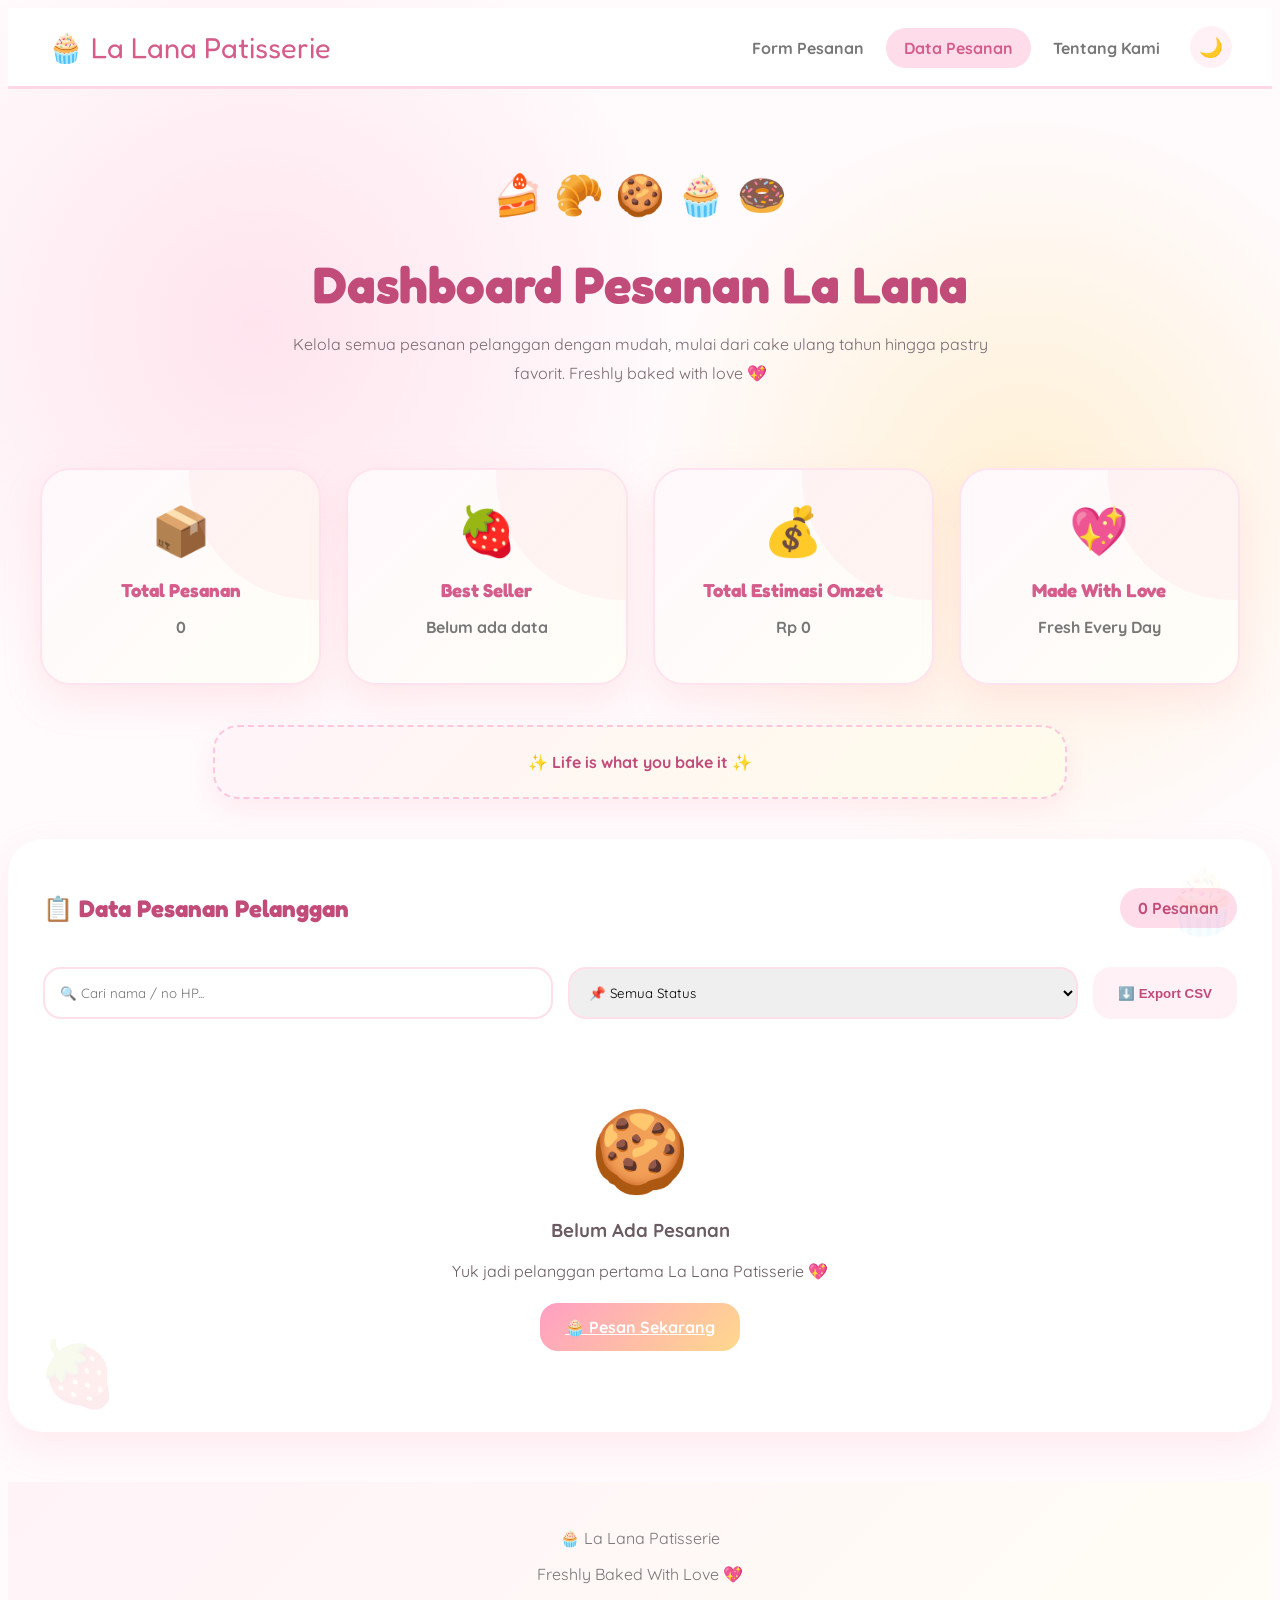
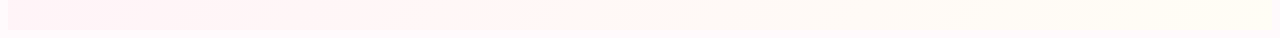
==== commit c0c12f11: "Rebranding" ====
--- a/data.html
+++ b/data.html
@@ -4,7 +4,7 @@
 <head>
   <meta charset="UTF-8">
   <meta name="viewport" content="width=device-width, initial-scale=1.0">
-  <title>Honeycrumb Bakery — Data Pesanan</title>
+  <title>La Lana Patisserie — Data Pesanan</title>
 
   <link rel="preconnect" href="https://fonts.googleapis.com">
   <link
@@ -32,7 +32,7 @@
   <nav class="navbar">
     <div class="brand">
       <span class="brand-icon">🧁</span>
-      Honeycrumb Bakery
+      La Lana Patisserie
     </div>
 
     <button class="hamburger" id="hamburgerBtn" aria-label="Menu">
@@ -52,7 +52,7 @@
     <div class="garnish">
       🍰 🥐 🍪 🧁 🍩
     </div>
-    <h1>Dashboard Pesanan Honeycrumb</h1>
+    <h1>Dashboard Pesanan La Lana</h1>
     <p>
       Kelola semua pesanan pelanggan dengan mudah,
       mulai dari cake ulang tahun hingga pastry favorit.
@@ -151,7 +151,7 @@
         <span class="emoji">🍪</span>
         <h3>Belum Ada Pesanan</h3>
         <p>
-          Yuk jadi pelanggan pertama Honeycrumb Bakery 💖
+          Yuk jadi pelanggan pertama La Lana Patisserie 💖
         </p>
 
         <br>
@@ -168,7 +168,7 @@
 
   <!-- FOOTER -->
   <footer>
-    <p>🧁 Honeycrumb Bakery</p>
+    <p>🧁 La Lana Patisserie</p>
     <p>Freshly Baked With Love 💖</p>
   </footer>
 
@@ -187,7 +187,7 @@
         <h3>Hapus Pesanan?</h3>
 
         <p>
-            Apakah kamu yakin ingin menghapus pesanan ini dari dapur Honeycrumb? 💕
+            Apakah kamu yakin ingin menghapus pesanan ini dari dapur La Lana? 💕
         </p>
 
         <div class="delete-actions">
